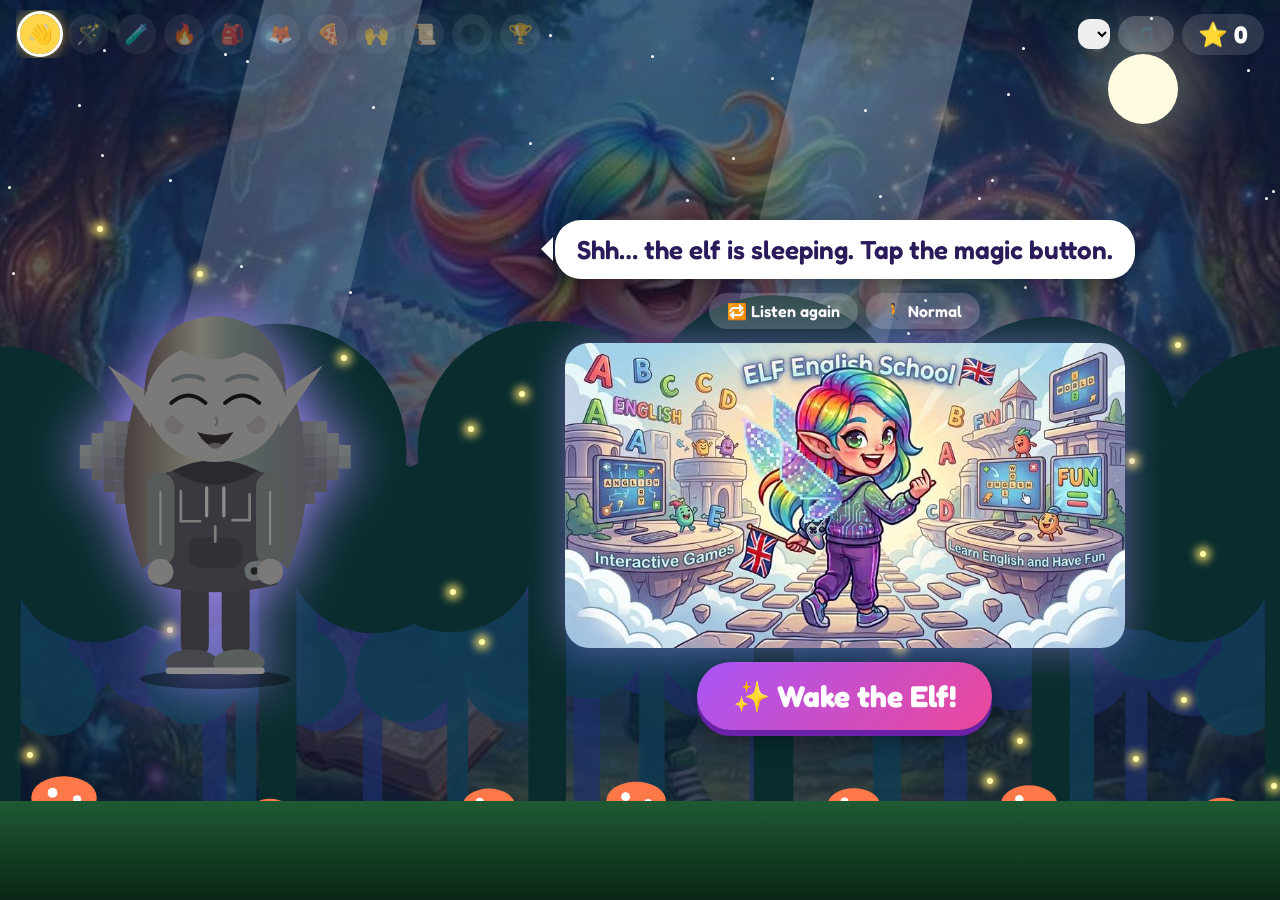
==== 1 урок/index.html @ 71f06b10 "All games organized in folders" ====
<!DOCTYPE html><html lang="en"><head><meta charset="utf-8"><meta name="viewport" content="width=device-width, initial-scale=1, viewport-fit=cover"><title>ELF English School — Lesson 1</title>
<link href="https://fonts.googleapis.com/css2?family=Fredoka:wght@400;600;700&display=swap" rel="stylesheet">
<link rel="stylesheet" href="index.css"></head><body>
<div id="world"></div><div id="top"><div id="steps"></div><div style="display:flex;gap:8px;align-items:center"><select id="vs" title="Voice"></select><button class="prt" id="mus" title="Music">🎵</button><div id="score">⭐ 0</div></div></div>
<div id="stage"><div id="elfbox"><div id="elf"></div></div><div id="main"><div id="bubble"></div><div class="ctl"><button class="prt" id="rep">🔁 Listen again</button><button class="prt" id="spd">🚶 Normal</button></div><div id="hp" hidden><span>🌑 Shadow</span><div><i></i></div></div><div id="task"></div></div></div>
<div id="fx"></div>
<script src="index.js"></script></body></html>
---- 1 урок/index.css ----
:root{box-sizing:border-box;padding-top:env(safe-area-inset-top,0px);padding-bottom:env(safe-area-inset-bottom,0px);--ink:#fff;--gold:#ffd54a;--g:#a78bfa}
html{scroll-padding-top:env(safe-area-inset-top,0px)}
*{box-sizing:border-box;-webkit-tap-highlight-color:transparent}
html,body{height:100%;margin:0}
body{font-family:Fredoka,"Trebuchet MS",sans-serif;color:var(--ink);background:#0b1530 url(assets/forest-bg.jpg) center/cover fixed;overflow-x:hidden}
body:before{content:"";position:fixed;inset:0;background:linear-gradient(#0b153099,#0b1530cc);z-index:0}
#top,#stage,#fx{position:relative;z-index:1}
#top{display:flex;justify-content:space-between;align-items:center;padding:10px 16px}
#steps{display:flex;gap:8px}#steps button{border:0;cursor:pointer;color:#fff;font-family:inherit;width:40px;height:40px;border-radius:50%;display:grid;place-items:center;background:#ffffff22;font-size:20px;opacity:.5}
#steps button.now{opacity:1;background:var(--gold);box-shadow:0 0 16px var(--gold);animation:pulse 1.2s infinite}#steps button.done{opacity:1;background:#22c55e}
#score{font-size:24px;font-weight:700;background:#ffffff22;padding:6px 16px;border-radius:30px}#score.bump{animation:pulse .4s}
#stage{display:flex;align-items:center;gap:10px;padding:0 16px 16px;min-height:calc(100% - 70px)}
#elfbox{flex:0 0 32%;display:flex;justify-content:center;filter:drop-shadow(0 0 28px var(--g));transition:filter .5s}
#elf{height:min(60vh,430px);aspect-ratio:3/4;animation:bob 3s ease-in-out infinite;transform-origin:50% 90%}#elf svg{width:100%;height:100%;overflow:visible}
#elf.sleep{filter:grayscale(.9) brightness(.55);animation:none}
#elf.jump{animation:jump .9s}#elf.spin{animation:spin 1s}#elf.clap{animation:clap .9s}#elf.wave{animation:wave 1s}
#main{flex:1;display:flex;flex-direction:column;gap:14px;align-items:center;min-width:0}
#bubble{background:#fff;color:#2b1b5a;border-radius:26px;padding:14px 22px;font-size:clamp(18px,3vw,26px);font-weight:600;text-align:center;max-width:620px;position:relative;box-shadow:0 8px 30px #0006}
#bubble:after{content:"";position:absolute;left:-14px;top:50%;border:12px solid transparent;border-right-color:#fff;border-left:0;margin-top:-12px}
#bubble.pop{animation:pop .4s}#bubble big{display:block;font-size:1.9em;color:#7c3aed;letter-spacing:2px}
#task{width:100%;display:flex;flex-direction:column;align-items:center;gap:14px;min-height:200px;justify-content:center}
.ban{width:min(560px,100%);border-radius:24px;box-shadow:0 0 40px #a78bfa88}
.big{font:700 clamp(20px,3.5vw,30px) Fredoka,sans-serif;color:#fff;background:linear-gradient(135deg,#a855f7,#ec4899);border:0;border-radius:40px;padding:16px 36px;cursor:pointer;box-shadow:0 6px 0 #6b21a8,0 10px 30px #0006;animation:pulse 1.6s infinite}
.big:active{transform:translateY(4px)}
.opts{display:flex;flex-wrap:wrap;gap:14px;justify-content:center}
.opt{width:clamp(96px,17vw,140px);height:clamp(96px,17vw,140px);border:0;border-radius:26px;background:var(--c,#7c3aed);color:#fff;font:700 18px Fredoka,sans-serif;cursor:pointer;display:flex;flex-direction:column;align-items:center;justify-content:center;box-shadow:0 6px 0 #0004,0 8px 24px #0005;transition:transform .15s;animation:pop .5s backwards}
.opt b{font-size:clamp(36px,7vw,56px);line-height:1}.opt:hover{transform:scale(1.08) rotate(-2deg)}.opt.seen{outline:4px solid var(--gold)}.opt.no{animation:shake .4s}.opt:disabled{opacity:.7}
.nm{display:flex;flex-wrap:wrap;gap:12px;align-items:center;justify-content:center;font-size:26px}
.nm input{font:600 26px Fredoka,sans-serif;padding:12px 18px;border-radius:20px;border:3px solid var(--gold);width:min(260px,80vw);text-align:center}
.cnt{font-size:34px;font-weight:700;color:var(--gold)}#fl{position:relative;width:100%;height:42vh;min-height:240px;border-radius:30px;background:#0006;overflow:hidden}
.fly{position:absolute;border:0;background:radial-gradient(#fff7a8,#fde04788 50%,transparent 70%);font-size:34px;width:64px;height:64px;border-radius:50%;cursor:pointer;animation:drift 4s ease-in-out infinite alternate}
#sent{min-height:64px;display:flex;gap:10px;flex-wrap:wrap;justify-content:center;font-size:30px;font-weight:700;color:var(--gold)}
.chip{font:700 26px Fredoka,sans-serif;background:#fff;color:#5b21b6;border:0;border-radius:18px;padding:12px 20px;cursor:pointer;box-shadow:0 5px 0 #c4b5fd}.chip.no{animation:shake .4s}
.lvl{font-size:clamp(30px,6vw,52px);font-weight:700;text-align:center;color:var(--gold);text-shadow:0 0 30px #a855f7;animation:pop .6s}
#cert{background:linear-gradient(#fffdf5,#fff3d6);color:#3b2a14;border:8px double #c9a227;border-radius:22px;padding:18px 26px;text-align:center;max-width:560px;width:100%;box-shadow:0 0 50px #ffd54a99;animation:pop .8s}
#cert h1{margin:2px 0;font-size:clamp(34px,7vw,52px);color:#7c3aed}#cert h2{margin:0;letter-spacing:6px}#cert h3{margin:4px 0;color:#c2410c;font-size:26px}#cert h4{margin:0 0 6px;font-size:22px}
#cert p{margin:3px 0}#cert .sm{font-size:13px;opacity:.8}#cert .row{display:flex;justify-content:space-around;margin-top:8px;font-weight:600}#cert .logo{height:78px;border-radius:50%}
.sticker{width:190px;height:190px;border-radius:50%;background:radial-gradient(#fff,#e9d5ff);border:8px solid #fff;outline:6px solid #a855f7;display:grid;place-items:center;position:relative;overflow:hidden;animation:pop .8s,bob 3s 1s infinite;box-shadow:0 0 40px #ec4899}
.sticker img{height:150px;margin-top:-10px}.sticker span{position:absolute;bottom:8px;font-size:12px;font-weight:700;color:#7c3aed;letter-spacing:1px;background:#ffffffcc;padding:2px 8px;border-radius:10px}
.prt{font:600 16px Fredoka,sans-serif;background:#ffffff33;color:#fff;border:0;border-radius:20px;padding:8px 18px;cursor:pointer}
.p{position:fixed;font-size:26px;pointer-events:none;animation:fl 1.3s ease-out forwards;z-index:9}
@keyframes bob{50%{transform:translateY(-12px) rotate(1.5deg)}}
@keyframes jump{30%{transform:translateY(-130px) scaleY(1.1)}55%{transform:translateY(0) scaleY(.85)}75%{transform:translateY(-40px)}}
@keyframes spin{to{transform:rotate(360deg) scale(1.1)}}
@keyframes clap{20%,60%{transform:scale(1.15,.9)}40%,80%{transform:scale(.92,1.08)}}
@keyframes wave{25%{transform:rotate(-12deg)}50%{transform:rotate(12deg)}75%{transform:rotate(-8deg)}}
@keyframes pop{from{transform:scale(.3);opacity:0}70%{transform:scale(1.1)}}
@keyframes pulse{50%{transform:scale(1.07)}}
@keyframes shake{25%{transform:translateX(-10px)}75%{transform:translateX(10px)}}
@keyframes drift{to{transform:translate(50px,-40px) scale(1.2)}}
@keyframes fl{to{transform:translate(var(--dx),var(--dy)) rotate(260deg);opacity:0}}
@media(max-width:700px){#stage{flex-direction:column}#elfbox{flex:none}#elf{height:24vh}#bubble:after{display:none}}
@page{size:A4 landscape;margin:8mm}
@media print{*{animation:none!important}html,body{height:auto;background:#fff!important;-webkit-print-color-adjust:exact;print-color-adjust:exact}body:before,#world,#top,#elfbox,#bubble,.prt,.big,.hint,#fx,#task>.sticker{display:none!important}#stage,#main,#task{display:block;padding:0;min-height:0}#cert{max-width:none;width:100%;box-shadow:none;zoom:1.35;margin:0 auto}#sheet{display:flex!important;justify-content:space-around;margin-top:6mm}#sheet .sticker{width:36mm;height:36mm;outline-width:1.5mm}#sheet .sticker img{height:28mm}}

#world{position:fixed;inset:0;z-index:0;overflow:hidden;pointer-events:none}
.ly{position:absolute;bottom:7vh;left:0;width:max(200%,1800px);display:flex;animation:sc var(--d) linear infinite;animation-play-state:paused}
.walk .ly{animation-play-state:running}.ly svg{flex:0 0 50%;width:50%;height:auto;overflow:visible}
#gr{position:absolute;bottom:0;left:0;right:0;height:11vh;background:linear-gradient(#1f5a33,#0a2616)}
.sw{transform-box:fill-box;transform-origin:50% 100%;animation:sway 4s ease-in-out infinite alternate}.mu{animation:glow 2s ease-in-out infinite alternate}
.moon{position:absolute;right:8%;top:6%;width:70px;height:70px;border-radius:50%;background:#fffbe0;box-shadow:0 0 60px 20px #fff6b055;animation:pulse 6s infinite}
.st{position:absolute;width:3px;height:3px;border-radius:50%;background:#fff;animation:tw 2s ease-in-out infinite alternate}
.ray{position:absolute;top:-10%;width:12vw;height:120%;background:linear-gradient(#fff4,transparent 80%);transform:rotate(14deg);animation:tw 6s ease-in-out infinite alternate}
.ff{position:absolute;width:6px;height:6px;border-radius:50%;background:#fff7a8;box-shadow:0 0 10px 4px #ffe66d;animation:ffl var(--t) ease-in-out infinite alternate,tw 1.8s ease-in-out infinite alternate}
#vs{max-width:120px;font:600 13px Fredoka,sans-serif;border-radius:12px;border:0;padding:6px}
.hint{font-size:13px;opacity:.85;text-align:center;max-width:520px;margin:0}#sheet{display:none}
#elf .wg{transform-box:fill-box;transform-origin:100% 70%;animation:flap .7s ease-in-out infinite alternate}#elf .wg rect{animation:tw 1.6s ease-in-out infinite alternate}
.walk .wg{animation-duration:.3s!important}
#elf .lid{transform-box:fill-box;transform-origin:50% 0;transform:scaleY(0);animation:blink 4.2s infinite}
#elf .mo{transform-box:fill-box;transform-origin:50% 0}.talk .mo{animation:mouth .26s infinite alternate}
#elf .hr{transform-origin:150px 130px;animation:hs 4s ease-in-out infinite alternate}#elf .hd{transform-origin:150px 190px;animation:hd 5s ease-in-out infinite alternate}
#elf .am{animation:arm 3s ease-in-out infinite alternate}#elf .al{transform-origin:99px 210px;--a:5deg}#elf .ar{transform-origin:201px 210px;--a:-5deg}
#elf .lg{transform-box:fill-box;transform-origin:50% 0}.walk .lg1{animation:lg .45s ease-in-out infinite alternate}.walk .lg2{animation:lg .45s ease-in-out infinite alternate-reverse}
.walk #elf:not(.jump):not(.spin):not(.clap):not(.wave){animation:wb .45s ease-in-out infinite}
#elf.wave .ar{animation:aw 1s}#elf.clap .al{animation:cl .3s 3 alternate;--a:-35deg}#elf.clap .ar{animation:cl .3s 3 alternate;--a:35deg}
#elf.sleep .lid{animation:none;transform:scaleY(1)}#elf.sleep .wg,#elf.sleep .am,#elf.sleep .hr{animation:none}
@keyframes sc{to{transform:translateX(-50%)}}@keyframes sway{to{transform:rotate(2deg)}}@keyframes glow{to{filter:drop-shadow(0 0 10px #ffb347)}}
@keyframes tw{from{opacity:.25}to{opacity:1}}@keyframes ffl{to{transform:translate(var(--x),var(--y))}}
@keyframes flap{to{transform:rotate(-14deg) scaleX(.92)}}@keyframes blink{0%,93%,100%{transform:scaleY(0)}96%{transform:scaleY(1)}}
@keyframes mouth{from{transform:scaleY(.45)}to{transform:scaleY(1.35)}}@keyframes hs{to{transform:rotate(1.8deg)}}@keyframes hd{to{transform:rotate(2deg)}}
@keyframes arm{to{transform:rotate(var(--a))}}@keyframes lg{from{transform:rotate(-24deg)}to{transform:rotate(24deg)}}@keyframes wb{50%{transform:translateY(-10px)}}
@keyframes aw{0%,100%{transform:rotate(0)}25%,75%{transform:rotate(-150deg)}50%{transform:rotate(-130deg)}}@keyframes cl{to{transform:rotate(var(--a))}}
#steps{overflow-x:auto;max-width:58vw;padding:4px}#steps button{flex:none}#steps button.now{outline:3px solid #fff}
.pic{font-size:clamp(64px,13vw,110px);line-height:1.1;animation:pop .5s;text-align:center;word-break:break-all}.dot{display:inline-block;width:1em;height:1em;border-radius:50%;box-shadow:0 0 24px #fff8}
.say{font-size:clamp(24px,5vw,40px);font-weight:700;color:var(--gold);text-align:center}.goal{text-align:center;font-size:clamp(16px,2.6vw,22px);background:#0006;padding:10px 18px;border-radius:18px;max-width:560px}
.opt.wide{width:auto;min-width:150px;height:auto;padding:16px 22px;font-size:clamp(18px,3vw,24px)}.opt.wide b{font-size:34px}
.chant{display:flex;flex-direction:column;gap:6px;text-align:center;background:#0006;border-radius:24px;padding:16px 24px}.chant p{margin:0;font-size:clamp(20px,4vw,34px);font-weight:600;cursor:pointer}.ctl2{display:flex;gap:14px;align-items:center;justify-content:center;flex-wrap:wrap}
.chant span{display:inline-block;transition:.2s}.chant span.hl{color:var(--gold);transform:scale(1.25);text-shadow:0 0 18px var(--gold)}
.ctl{display:flex;gap:8px}#hp{width:min(420px,90%);display:flex;align-items:center;gap:8px;font-weight:700}#hp[hidden]{display:none}
#hp div{flex:1;height:18px;border-radius:10px;background:#0006;overflow:hidden}#hp i{display:block;height:100%;width:100%;background:linear-gradient(90deg,#a855f7,#ef4444);transition:width .6s}
#nmbox{position:fixed;left:50%;top:max(8vh,70px);transform:translateX(-50%);z-index:20;background:#2b1b5aee;border:3px solid var(--gold);border-radius:26px;padding:18px 22px;display:flex;flex-wrap:wrap;gap:12px;align-items:center;justify-content:center;width:min(92vw,520px);box-shadow:0 0 50px #a855f7aa}
#nmbox label{font-size:24px;width:100%;text-align:center}#nmbox input{font:600 28px Fredoka,sans-serif;padding:12px 16px;border-radius:18px;border:3px solid var(--gold);background:#fff;color:#2b1b5a;caret-color:#7c3aed;width:100%;text-align:center;-webkit-user-select:text;user-select:text}
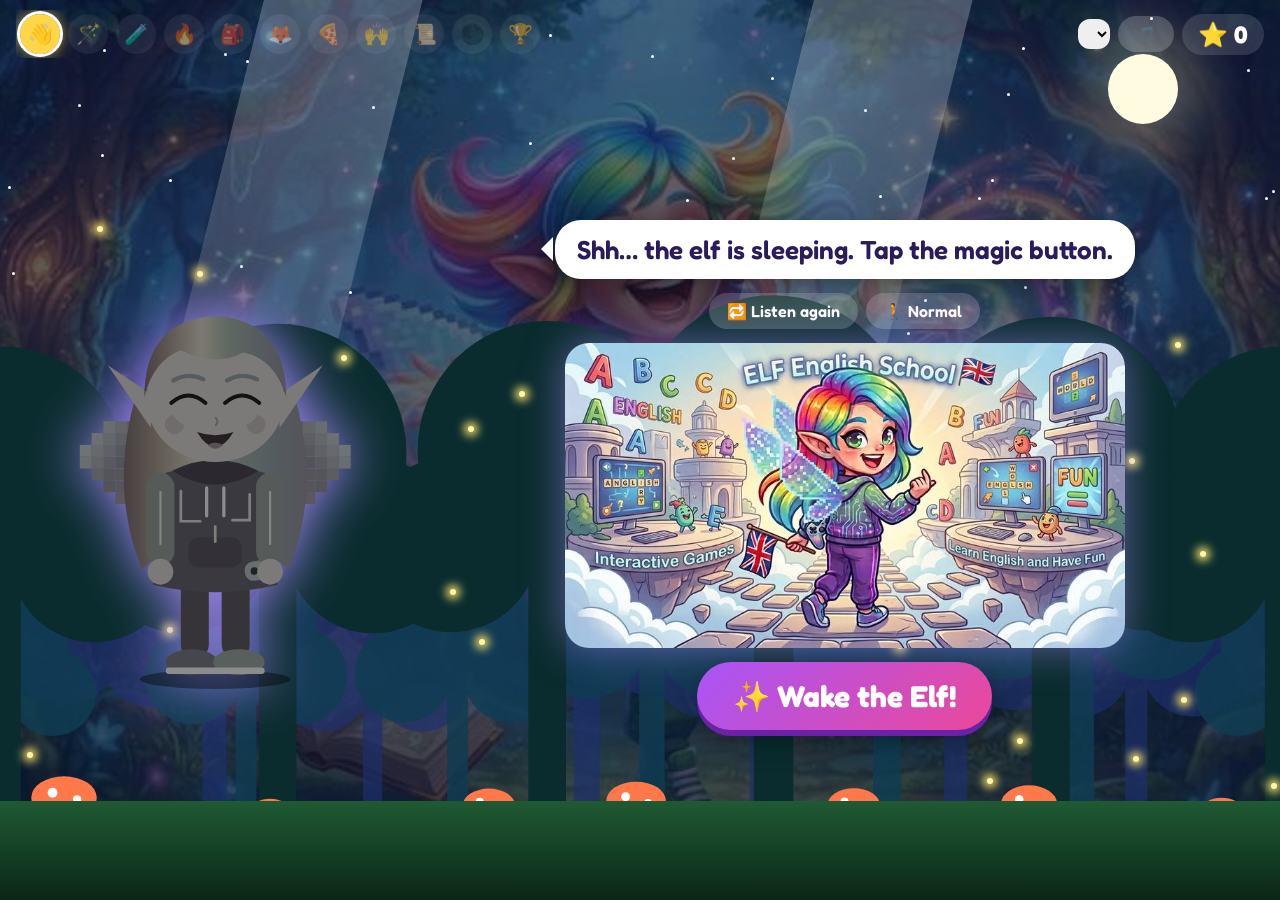
==== commit 5745f3ad: "Add Demo folders with game versions" ====
--- a/1 урок/index.html
+++ b/1 урок/index.html
@@ -1,5 +1,7 @@
 <!DOCTYPE html><html lang="en"><head><meta charset="utf-8"><meta name="viewport" content="width=device-width, initial-scale=1, viewport-fit=cover"><title>ELF English School — Lesson 1</title>
 <link href="https://fonts.googleapis.com/css2?family=Fredoka:wght@400;600;700&display=swap" rel="stylesheet">
+    <link rel="icon" type="image/png" href="favicon.png">
+<link rel="apple-touch-icon" href="logo.jpg">
 <link rel="stylesheet" href="index.css"></head><body>
 <div id="world"></div><div id="top"><div id="steps"></div><div style="display:flex;gap:8px;align-items:center"><select id="vs" title="Voice"></select><button class="prt" id="mus" title="Music">🎵</button><div id="score">⭐ 0</div></div></div>
 <div id="stage"><div id="elfbox"><div id="elf"></div></div><div id="main"><div id="bubble"></div><div class="ctl"><button class="prt" id="rep">🔁 Listen again</button><button class="prt" id="spd">🚶 Normal</button></div><div id="hp" hidden><span>🌑 Shadow</span><div><i></i></div></div><div id="task"></div></div></div>
